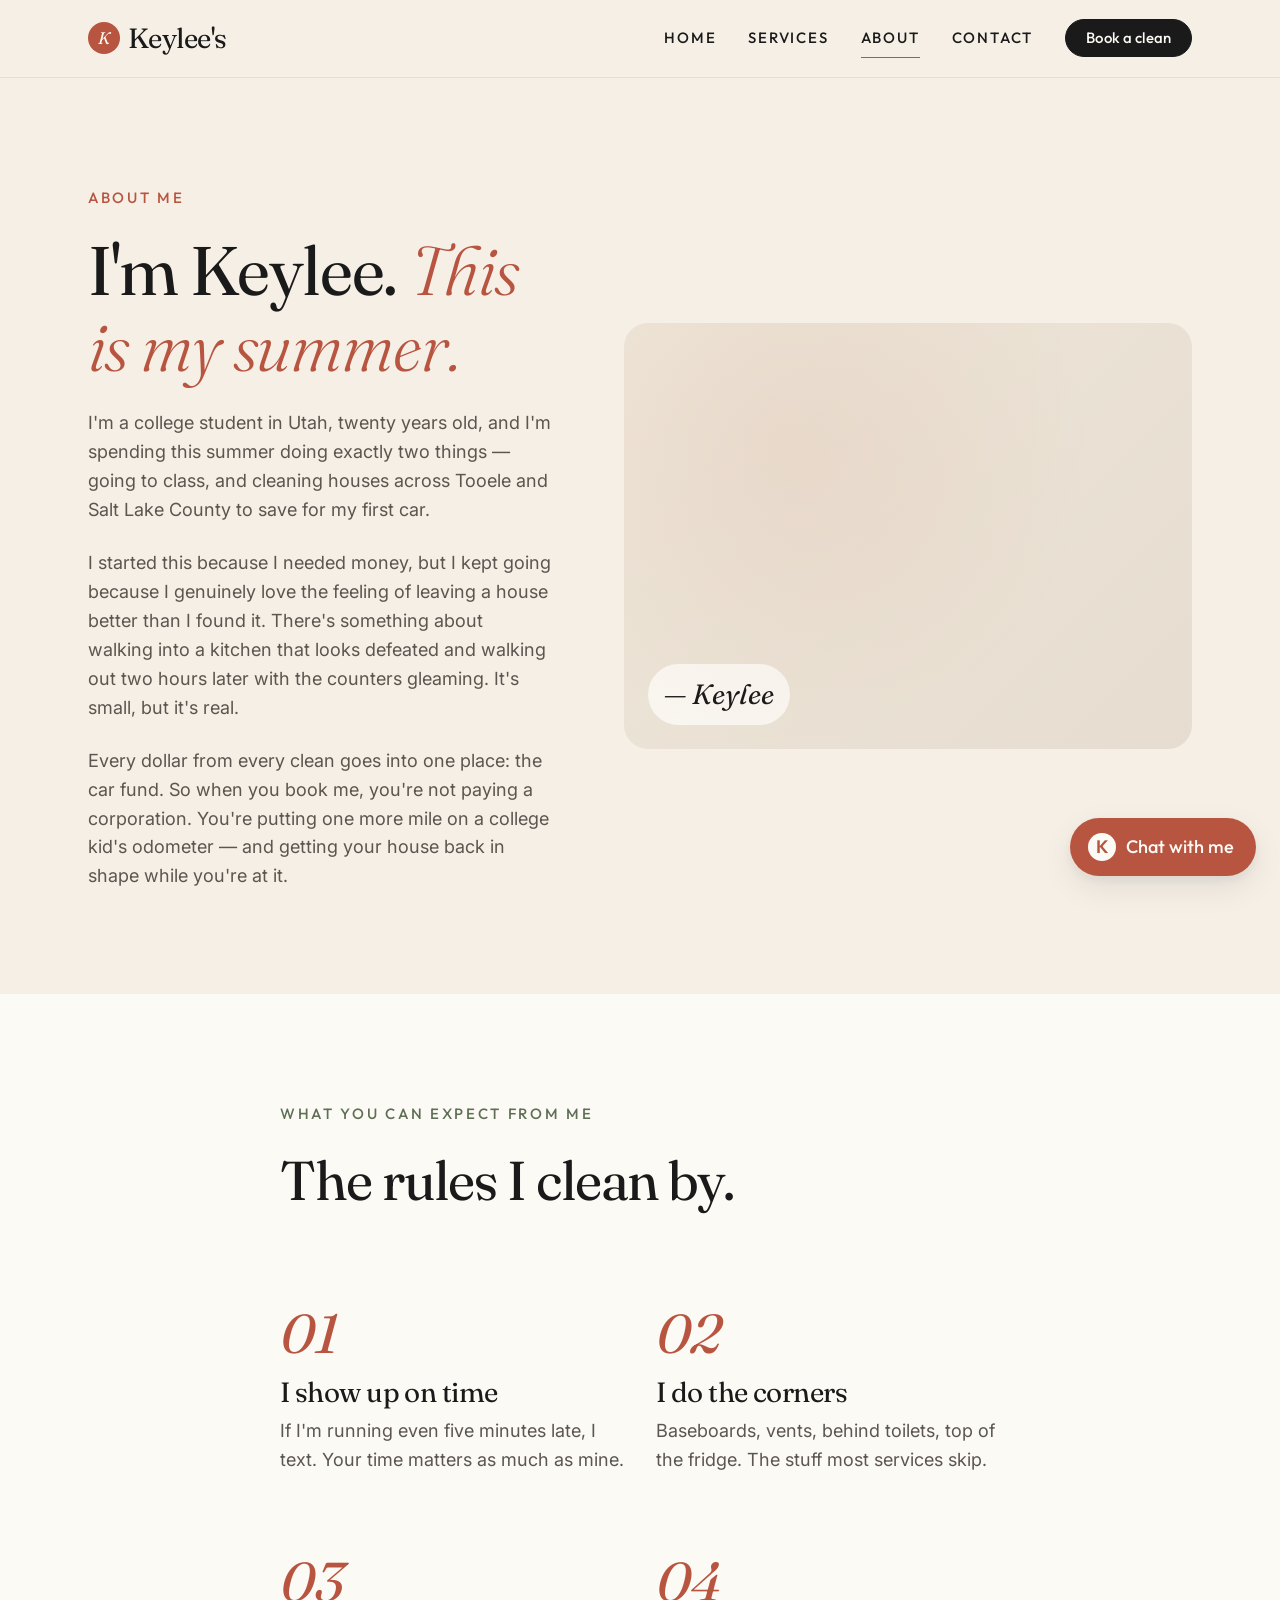
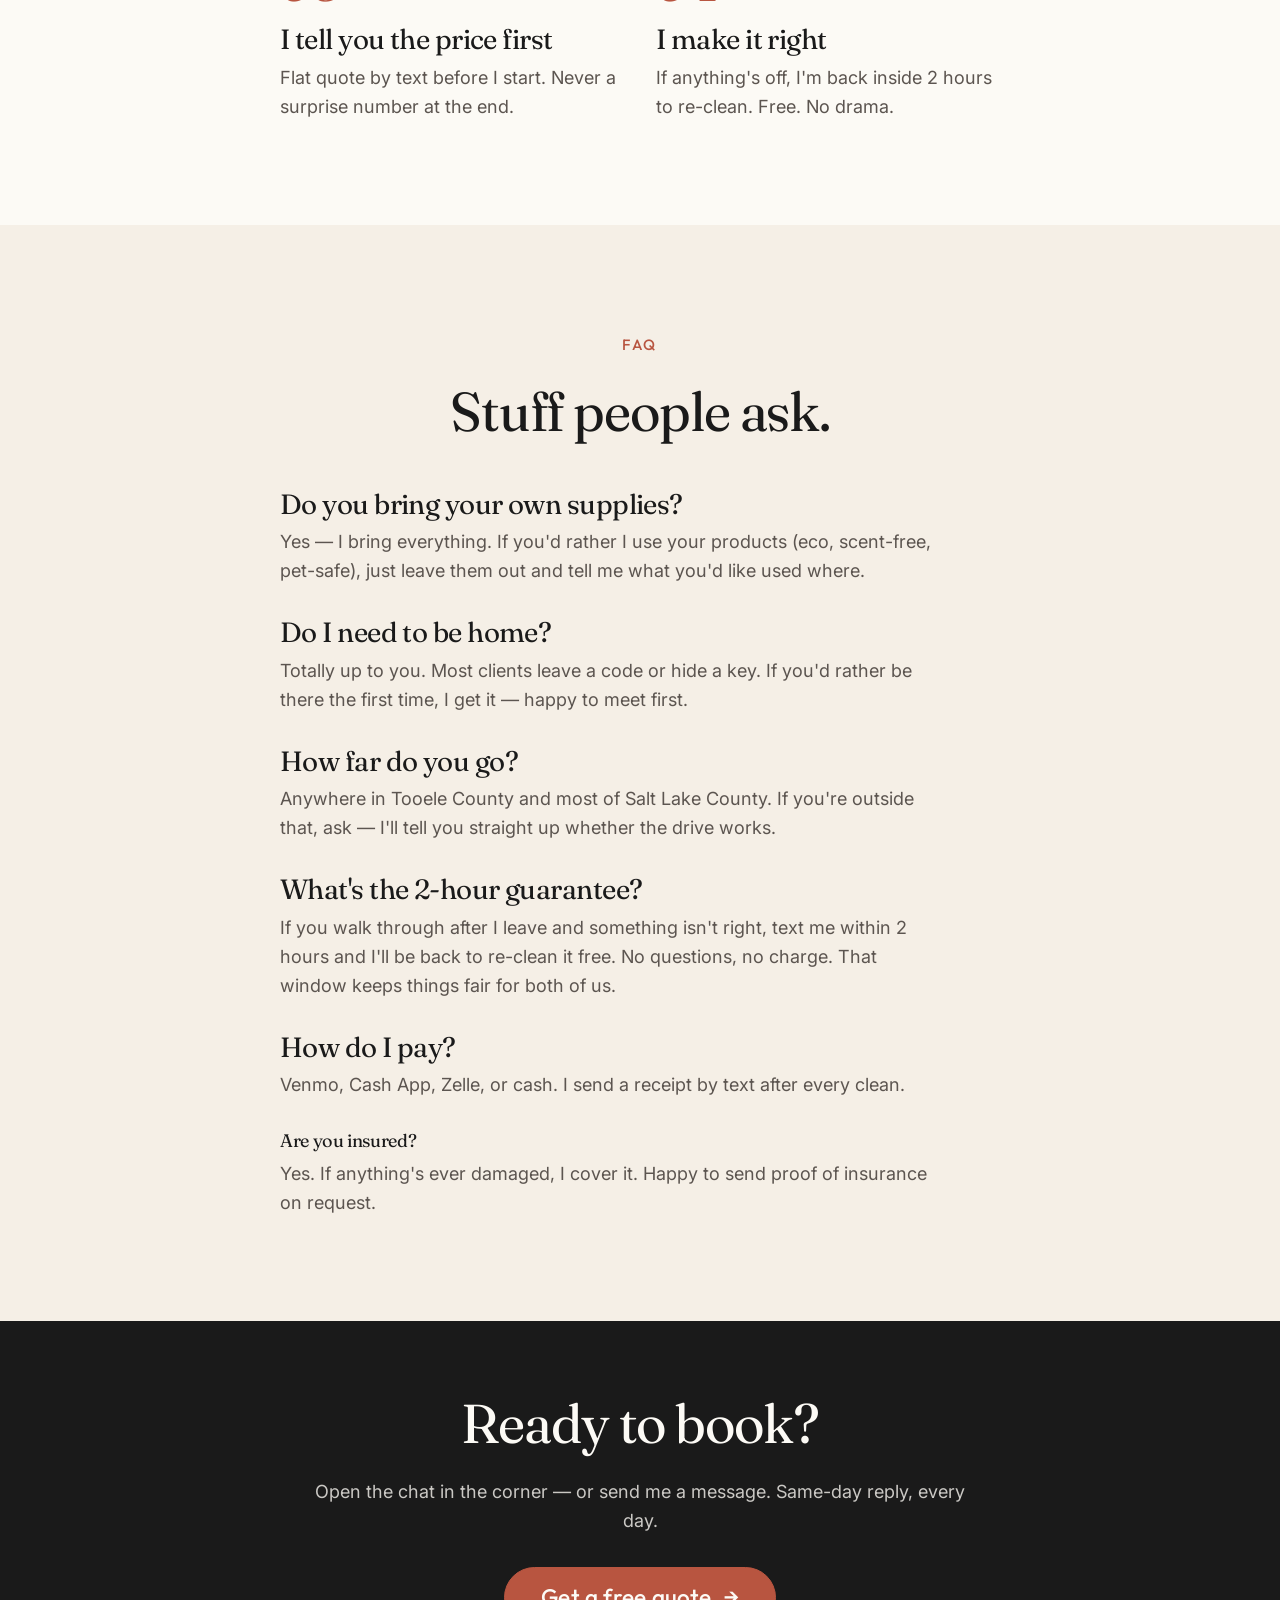
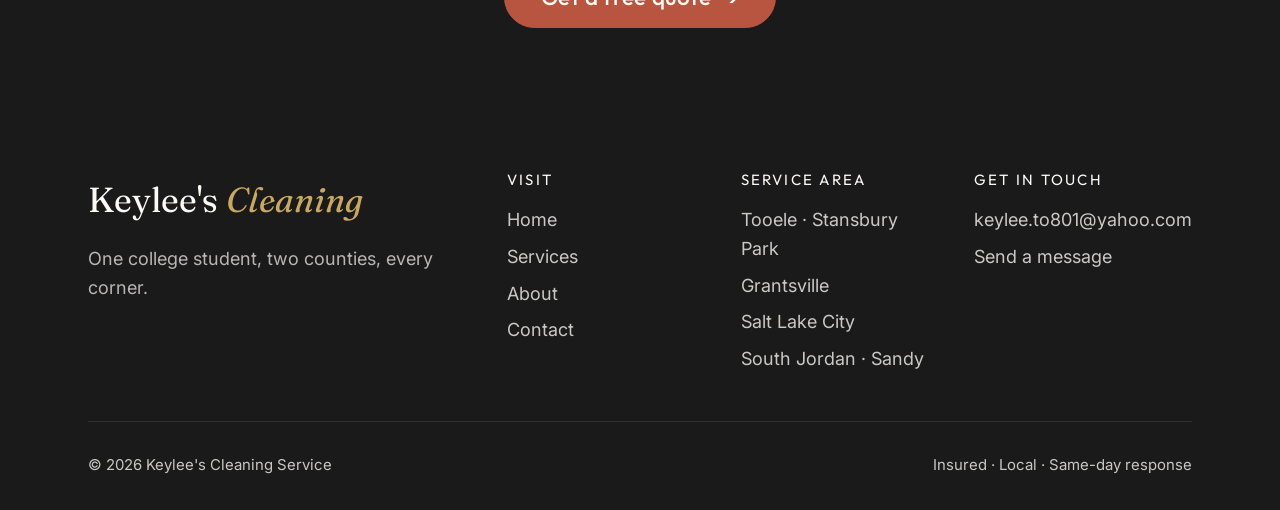
==== about.html @ aeb9a56e "Initial: Keylee's Cleaning Service site - Foxterra-inspired warm editorial design (cream/terracotta/" ====
<!doctype html>
<html lang="en">
<head>
  <meta charset="utf-8">
  <meta name="viewport" content="width=device-width, initial-scale=1">
  <title>About Keylee — Keylee's Cleaning Service</title>
  <meta name="description" content="Meet Keylee — the college student behind Keylee's Cleaning Service. Saving for her first car, one spotless house at a time.">
  <meta name="theme-color" content="#F5EFE6">
  <link rel="icon" href="data:image/svg+xml,%3Csvg xmlns='http://www.w3.org/2000/svg' viewBox='0 0 32 32'%3E%3Ccircle cx='16' cy='16' r='16' fill='%23B85540'/%3E%3Ctext x='16' y='22' font-family='Georgia,serif' font-style='italic' font-size='18' fill='%23FCFAF5' text-anchor='middle'%3EK%3C/text%3E%3C/svg%3E">
  <link rel="preconnect" href="https://fonts.googleapis.com">
  <link rel="preconnect" href="https://fonts.gstatic.com" crossorigin>
  <link href="https://fonts.googleapis.com/css2?family=Fraunces:ital,opsz,wght@0,9..144,300..600;1,9..144,300..600&family=Inter:wght@400;500;600&family=Outfit:wght@400;500;600&display=swap" rel="stylesheet">
  <link rel="stylesheet" href="assets/css/base.css">
  <link rel="stylesheet" href="assets/css/components.css">
</head>
<body>

  <header class="nav">
    <div class="container nav__inner">
      <a href="index.html" class="nav__brand"><span class="nav__brand-mark" aria-hidden="true"></span>Keylee's</a>
      <button class="nav__toggle" aria-label="Toggle menu" aria-expanded="false">
        <span class="nav__toggle-bar"></span><span class="nav__toggle-bar"></span><span class="nav__toggle-bar"></span>
      </button>
      <nav class="nav__links" data-open="false">
        <a class="nav__link" href="index.html">Home</a>
        <a class="nav__link" href="services.html">Services</a>
        <a class="nav__link" href="about.html">About</a>
        <a class="nav__link" href="contact.html">Contact</a>
        <a class="btn btn--ink btn--sm nav__cta" href="contact.html">Book a clean</a>
      </nav>
    </div>
  </header>

  <section class="section">
    <div class="container">
      <div class="story">
        <div>
          <span class="eyebrow">About me</span>
          <h1 style="margin-bottom: var(--space-m);">I'm Keylee. <em class="display-serif" style="color: var(--accent);">This is my summer.</em></h1>
          <p style="margin-bottom: var(--space-m);">I'm a college student in Utah, twenty years old, and I'm spending this summer doing exactly two things — going to class, and cleaning houses across Tooele and Salt Lake County to save for my first car.</p>
          <p style="margin-bottom: var(--space-m);">I started this because I needed money, but I kept going because I genuinely love the feeling of leaving a house better than I found it. There's something about walking into a kitchen that looks defeated and walking out two hours later with the counters gleaming. It's small, but it's real.</p>
          <p>Every dollar from every clean goes into one place: the car fund. So when you book me, you're not paying a corporation. You're putting one more mile on a college kid's odometer — and getting your house back in shape while you're at it.</p>
        </div>
        <div class="story__visual">
          <span class="story__visual-label">— Keylee</span>
        </div>
      </div>
    </div>
  </section>

  <section class="section section--cream">
    <div class="container container--sm">
      <span class="eyebrow eyebrow--sage">What you can expect from me</span>
      <h2 style="margin-bottom: var(--space-xl);">The rules I clean by.</h2>

      <div class="steps">
        <div class="step">
          <h3>I show up on time</h3>
          <p>If I'm running even five minutes late, I text. Your time matters as much as mine.</p>
        </div>
        <div class="step">
          <h3>I do the corners</h3>
          <p>Baseboards, vents, behind toilets, top of the fridge. The stuff most services skip.</p>
        </div>
        <div class="step">
          <h3>I tell you the price first</h3>
          <p>Flat quote by text before I start. Never a surprise number at the end.</p>
        </div>
        <div class="step">
          <h3>I make it right</h3>
          <p>If anything's off, I'm back inside 2 hours to re-clean. Free. No drama.</p>
        </div>
      </div>
    </div>
  </section>

  <section class="section">
    <div class="container container--sm" style="text-align:center;">
      <span class="eyebrow">FAQ</span>
      <h2 style="margin-bottom: var(--space-xl);">Stuff people ask.</h2>
      <div style="text-align:left; display: flex; flex-direction: column; gap: var(--space-l);">
        <div>
          <h3 style="font-size: var(--step-2); margin-bottom: var(--space-2xs);">Do you bring your own supplies?</h3>
          <p>Yes — I bring everything. If you'd rather I use your products (eco, scent-free, pet-safe), just leave them out and tell me what you'd like used where.</p>
        </div>
        <div>
          <h3 style="font-size: var(--step-2); margin-bottom: var(--space-2xs);">Do I need to be home?</h3>
          <p>Totally up to you. Most clients leave a code or hide a key. If you'd rather be there the first time, I get it — happy to meet first.</p>
        </div>
        <div>
          <h3 style="font-size: var(--step-2); margin-bottom: var(--space-2xs);">How far do you go?</h3>
          <p>Anywhere in Tooele County and most of Salt Lake County. If you're outside that, ask — I'll tell you straight up whether the drive works.</p>
        </div>
        <div>
          <h3 style="font-size: var(--step-2); margin-bottom: var(--space-2xs);">What's the 2-hour guarantee?</h3>
          <p>If you walk through after I leave and something isn't right, text me within 2 hours and I'll be back to re-clean it free. No questions, no charge. That window keeps things fair for both of us.</p>
        </div>
        <div>
          <h3 style="font-size: var(--step-2); margin-bottom: var(--space-2xs);">How do I pay?</h3>
          <p>Venmo, Cash App, Zelle, or cash. I send a receipt by text after every clean.</p>
        </div>
        <div>
          <h3 style="font-size: var(--space-2); margin-bottom: var(--space-2xs);">Are you insured?</h3>
          <p>Yes. If anything's ever damaged, I cover it. Happy to send proof of insurance on request.</p>
        </div>
      </div>
    </div>
  </section>

  <section class="section section--ink section--tight">
    <div class="container container--sm" style="text-align:center;">
      <h2 style="margin-bottom: var(--space-m);">Ready to book?</h2>
      <p style="margin-inline:auto; margin-bottom: var(--space-l);">Open the chat in the corner — or send me a message. Same-day reply, every day.</p>
      <a class="btn btn--primary btn--lg btn-arrow" href="contact.html">Get a free quote</a>
    </div>
  </section>

  <footer class="footer">
    <div class="container">
      <div class="footer__grid">
        <div>
          <div class="footer__brand">Keylee's <span class="footer__tag">Cleaning</span></div>
          <p style="color: rgba(252,250,245,0.7);">One college student, two counties, every corner.</p>
        </div>
        <div><h4>Visit</h4><ul><li><a href="index.html">Home</a></li><li><a href="services.html">Services</a></li><li><a href="about.html">About</a></li><li><a href="contact.html">Contact</a></li></ul></div>
        <div><h4>Service Area</h4><ul><li>Tooele · Stansbury Park</li><li>Grantsville</li><li>Salt Lake City</li><li>South Jordan · Sandy</li></ul></div>
        <div><h4>Get in Touch</h4><ul><li><a href="mailto:keylee.to801@yahoo.com">keylee.to801@yahoo.com</a></li><li><a href="contact.html">Send a message</a></li></ul></div>
      </div>
      <div class="footer__bottom">
        <span>© 2026 Keylee's Cleaning Service</span>
        <span>Insured · Local · Same-day response</span>
      </div>
    </div>
  </footer>

  <button class="chat-fab" aria-label="Chat with Keylee" aria-expanded="false" data-open="false">
    <span class="chat-fab__icon" aria-hidden="true">K</span><span>Chat with me</span>
  </button>

  <aside class="chat-panel" data-open="false" aria-label="Chat panel">
    <header class="chat-panel__header">
      <div class="chat-panel__avatar" aria-hidden="true">K</div>
      <div><div class="chat-panel__title">Hi, I'm Keylee</div><div class="chat-panel__status">Replies same day</div></div>
      <button class="chat-panel__close" aria-label="Close chat">×</button>
    </header>
    <div class="chat-panel__body">
      <div class="chat-bubble">Hey! Drop your info and what you need cleaned — I'll text or email you back <strong>today</strong> with a flat quote.</div>
      <form class="chat-form" novalidate>
        <div class="chat-form__group"><label class="chat-form__label" for="cname">Your name</label><input class="chat-form__input" type="text" id="cname" name="name" autocomplete="name" required></div>
        <div class="chat-form__group"><label class="chat-form__label" for="cphone">Phone</label><input class="chat-form__input" type="tel" id="cphone" name="phone" autocomplete="tel" required></div>
        <div class="chat-form__group"><label class="chat-form__label" for="cemail">Email (optional)</label><input class="chat-form__input" type="email" id="cemail" name="email" autocomplete="email"></div>
        <div class="chat-form__group"><label class="chat-form__label" for="cservice">What kind of clean?</label>
          <select class="chat-form__select" id="cservice" name="service" required>
            <option value="Standard clean">Standard clean</option>
            <option value="Deep clean">Deep clean</option>
            <option value="Move-in / move-out">Move-in / move-out</option>
            <option value="Airbnb turnover">Airbnb turnover</option>
            <option value="Not sure yet">Not sure yet</option>
          </select>
        </div>
        <div class="chat-form__group"><label class="chat-form__label" for="cmessage">Tell me about your place</label><textarea class="chat-form__textarea" id="cmessage" name="message" required></textarea></div>
        <button class="btn btn--primary chat-form__submit" type="submit">Send to Keylee</button>
      </form>
    </div>
    <div class="chat-panel__footer">Replies go to <strong>keylee.to801@yahoo.com</strong></div>
  </aside>

  <script src="assets/js/main.js" defer></script>
  <script src="assets/js/chat.js" defer></script>
</body>
</html>
---- assets/css/base.css ----
/* ============================================================
   Keylee's Cleaning Service — Base Stylesheet
   Design language: Foxterra-inspired warm editorial
   ============================================================ */

/* Reset
   ----------------------------------------------------------- */
*, *::before, *::after { box-sizing: border-box; }

html { -webkit-text-size-adjust: 100%; scroll-behavior: smooth; }

body, h1, h2, h3, h4, h5, h6, p, ul, ol, figure, blockquote {
  margin: 0;
}

ul, ol { padding: 0; list-style: none; }

img, picture, video { max-width: 100%; display: block; height: auto; }

button, input, textarea, select {
  font: inherit;
  color: inherit;
}

a { color: inherit; text-decoration: none; }


/* Design tokens
   ----------------------------------------------------------- */
:root {
  /* Color */
  --bg:          #F5EFE6;   /* warm cream — primary background */
  --surface:     #FCFAF5;   /* near-white cream — cards, sections */
  --surface-2:   #EEE6D8;   /* slightly deeper cream — alt sections */
  --ink:         #1A1A1A;   /* near-black — primary text */
  --ink-soft:    #5C5550;   /* warm gray — secondary text */
  --ink-muted:   #8A827A;   /* muted — meta, captions */
  --accent:      #B85540;   /* terracotta — primary CTA */
  --accent-deep: #9A4030;   /* deeper terracotta — hover */
  --sage:        #7A8B70;   /* sage — trust accent */
  --sage-deep:   #5E6F55;   /* deeper sage — hover */
  --gold:        #C9A961;   /* warm gold — highlight */
  --sand:        #E6DDD0;   /* warm border / divider */
  --sand-deep:   #D4C9B6;   /* stronger divider */

  /* Type */
  --font-display: 'Fraunces', 'Cormorant Garamond', Georgia, serif;
  --font-body:    'Inter', -apple-system, BlinkMacSystemFont, 'Segoe UI', Roboto, sans-serif;
  --font-ui:      'Outfit', 'Inter', -apple-system, sans-serif;

  /* Sizing — fluid */
  --step--1: clamp(0.83rem, 0.79rem + 0.18vw, 0.94rem);
  --step-0:  clamp(1.00rem, 0.95rem + 0.27vw, 1.13rem);
  --step-1:  clamp(1.20rem, 1.13rem + 0.36vw, 1.41rem);
  --step-2:  clamp(1.44rem, 1.34rem + 0.50vw, 1.76rem);
  --step-3:  clamp(1.73rem, 1.58rem + 0.74vw, 2.20rem);
  --step-4:  clamp(2.07rem, 1.86rem + 1.07vw, 2.75rem);
  --step-5:  clamp(2.49rem, 2.18rem + 1.55vw, 3.43rem);
  --step-6:  clamp(2.99rem, 2.55rem + 2.21vw, 4.29rem);
  --step-7:  clamp(3.58rem, 2.97rem + 3.10vw, 5.36rem);

  /* Spacing */
  --space-3xs: 0.25rem;
  --space-2xs: 0.5rem;
  --space-xs:  0.75rem;
  --space-s:   1rem;
  --space-m:   1.5rem;
  --space-l:   2rem;
  --space-xl:  3rem;
  --space-2xl: 4.5rem;
  --space-3xl: 6.5rem;

  /* Layout */
  --container:    72rem;
  --container-sm: 48rem;
  --radius-s:     6px;
  --radius-m:     12px;
  --radius-l:     24px;
  --radius-pill:  999px;

  /* Motion */
  --ease:   cubic-bezier(0.16, 1, 0.3, 1);
  --dur:    280ms;

  /* Shadow */
  --shadow-s: 0 1px 2px rgba(26, 26, 26, 0.04), 0 2px 8px rgba(26, 26, 26, 0.04);
  --shadow-m: 0 4px 12px rgba(26, 26, 26, 0.06), 0 12px 32px rgba(26, 26, 26, 0.08);
  --shadow-l: 0 12px 32px rgba(26, 26, 26, 0.10), 0 32px 64px rgba(26, 26, 26, 0.12);
}


/* Typography
   ----------------------------------------------------------- */
body {
  font-family: var(--font-body);
  font-size: var(--step-0);
  line-height: 1.6;
  color: var(--ink);
  background: var(--bg);
  -webkit-font-smoothing: antialiased;
  -moz-osx-font-smoothing: grayscale;
  text-rendering: optimizeLegibility;
}

h1, h2, h3, h4 {
  font-family: var(--font-display);
  font-weight: 400;
  line-height: 1.1;
  letter-spacing: -0.02em;
  color: var(--ink);
}

h1 { font-size: var(--step-6); }
h2 { font-size: var(--step-5); }
h3 { font-size: var(--step-3); }
h4 { font-size: var(--step-2); }

p { color: var(--ink-soft); max-width: 60ch; }

.eyebrow {
  font-family: var(--font-ui);
  font-size: var(--step--1);
  text-transform: uppercase;
  letter-spacing: 0.18em;
  font-weight: 500;
  color: var(--accent);
  display: inline-block;
  margin-bottom: var(--space-m);
}

.eyebrow--sage { color: var(--sage-deep); }

.display-serif {
  font-family: var(--font-display);
  font-style: italic;
  font-weight: 300;
  letter-spacing: -0.01em;
}


/* Accessibility — focus + motion
   ----------------------------------------------------------- */
:focus-visible {
  outline: 2px solid var(--accent);
  outline-offset: 3px;
  border-radius: var(--radius-s);
}

@media (prefers-reduced-motion: reduce) {
  *, *::before, *::after {
    animation-duration: 0.01ms !important;
    animation-iteration-count: 1 !important;
    transition-duration: 0.01ms !important;
    scroll-behavior: auto !important;
  }
}


/* Layout primitives
   ----------------------------------------------------------- */
.container {
  width: 100%;
  max-width: var(--container);
  margin-inline: auto;
  padding-inline: var(--space-m);
}

.container--sm { max-width: var(--container-sm); }

.section {
  padding-block: var(--space-3xl);
}

.section--tight { padding-block: var(--space-2xl); }

.section--cream { background: var(--surface); }
.section--sand  { background: var(--surface-2); }
.section--ink   { background: var(--ink); color: var(--surface); }
.section--ink h1, .section--ink h2, .section--ink h3 { color: var(--surface); }
.section--ink p  { color: rgba(252, 250, 245, 0.78); }
---- assets/css/components.css ----
/* ============================================================
   Components — buttons, nav, cards, hero, chat widget
   ============================================================ */

/* Buttons
   ----------------------------------------------------------- */
.btn {
  display: inline-flex;
  align-items: center;
  justify-content: center;
  gap: var(--space-2xs);
  font-family: var(--font-ui);
  font-size: var(--step-0);
  font-weight: 500;
  letter-spacing: 0.01em;
  padding: 0.95rem 1.75rem;
  border-radius: var(--radius-pill);
  border: 1.5px solid transparent;
  cursor: pointer;
  transition: transform var(--dur) var(--ease),
              background var(--dur) var(--ease),
              color var(--dur) var(--ease),
              border-color var(--dur) var(--ease);
  text-align: center;
  line-height: 1;
  white-space: nowrap;
}

.btn--primary {
  background: var(--accent);
  color: var(--surface);
  border-color: var(--accent);
}
.btn--primary:hover {
  background: var(--accent-deep);
  border-color: var(--accent-deep);
  transform: translateY(-1px);
}

.btn--ink {
  background: var(--ink);
  color: var(--surface);
  border-color: var(--ink);
}
.btn--ink:hover {
  background: var(--accent);
  border-color: var(--accent);
  transform: translateY(-1px);
}

.btn--ghost {
  background: transparent;
  color: var(--ink);
  border-color: var(--ink);
}
.btn--ghost:hover {
  background: var(--ink);
  color: var(--surface);
}

.btn--ghost-light {
  background: transparent;
  color: var(--surface);
  border-color: rgba(252, 250, 245, 0.4);
}
.btn--ghost-light:hover {
  background: var(--surface);
  color: var(--ink);
}

.btn--sm { padding: 0.65rem 1.25rem; font-size: var(--step--1); }
.btn--lg { padding: 1.15rem 2.25rem; font-size: var(--step-1); }

.btn-arrow::after {
  content: '→';
  display: inline-block;
  margin-left: 0.25rem;
  transition: transform var(--dur) var(--ease);
}
.btn-arrow:hover::after { transform: translateX(4px); }


/* Navigation
   ----------------------------------------------------------- */
.nav {
  position: sticky;
  top: 0;
  z-index: 50;
  background: rgba(245, 239, 230, 0.92);
  backdrop-filter: saturate(180%) blur(12px);
  -webkit-backdrop-filter: saturate(180%) blur(12px);
  border-bottom: 1px solid var(--sand);
}

.nav__inner {
  display: flex;
  align-items: center;
  justify-content: space-between;
  padding-block: var(--space-s);
  gap: var(--space-m);
}

.nav__brand {
  font-family: var(--font-display);
  font-size: var(--step-2);
  font-weight: 400;
  letter-spacing: -0.02em;
  color: var(--ink);
  display: flex;
  align-items: center;
  gap: 0.5rem;
}

.nav__brand-mark {
  display: inline-block;
  width: 32px;
  height: 32px;
  background: var(--accent);
  border-radius: var(--radius-pill);
  position: relative;
}
.nav__brand-mark::after {
  content: 'K';
  position: absolute;
  inset: 0;
  display: flex;
  align-items: center;
  justify-content: center;
  font-family: var(--font-display);
  color: var(--surface);
  font-size: 1.05rem;
  font-style: italic;
}

.nav__links {
  display: flex;
  gap: var(--space-l);
  align-items: center;
}

.nav__link {
  font-family: var(--font-ui);
  font-size: var(--step--1);
  text-transform: uppercase;
  letter-spacing: 0.12em;
  font-weight: 500;
  color: var(--ink);
  position: relative;
  padding-block: 0.5rem;
}
.nav__link::after {
  content: '';
  position: absolute;
  left: 0; right: 0; bottom: 0;
  height: 1px;
  background: var(--accent);
  transform: scaleX(0);
  transform-origin: right;
  transition: transform var(--dur) var(--ease);
}
.nav__link:hover::after,
.nav__link[aria-current="page"]::after {
  transform: scaleX(1);
  transform-origin: left;
}

.nav__toggle {
  display: none;
  background: transparent;
  border: none;
  padding: var(--space-2xs);
  cursor: pointer;
}
.nav__toggle-bar {
  display: block;
  width: 24px; height: 2px;
  background: var(--ink);
  margin: 5px 0;
  transition: transform var(--dur) var(--ease), opacity var(--dur) var(--ease);
}

@media (max-width: 860px) {
  .nav__toggle { display: block; }
  .nav__links {
    position: absolute;
    inset: 100% 0 auto 0;
    flex-direction: column;
    background: var(--surface);
    padding: var(--space-l);
    gap: var(--space-m);
    border-bottom: 1px solid var(--sand);
    transform: translateY(-12px);
    opacity: 0;
    pointer-events: none;
    transition: opacity var(--dur) var(--ease), transform var(--dur) var(--ease);
  }
  .nav__links[data-open="true"] {
    opacity: 1;
    transform: translateY(0);
    pointer-events: auto;
  }
  .nav__cta { width: 100%; }
}


/* Hero
   ----------------------------------------------------------- */
.hero {
  position: relative;
  padding-block: var(--space-3xl) var(--space-2xl);
  overflow: hidden;
}

.hero__inner {
  display: grid;
  grid-template-columns: minmax(0, 1.1fr) minmax(0, 0.9fr);
  gap: var(--space-2xl);
  align-items: center;
}

@media (max-width: 860px) {
  .hero__inner { grid-template-columns: 1fr; gap: var(--space-xl); }
}

.hero__headline {
  font-size: var(--step-7);
  line-height: 1.02;
  letter-spacing: -0.03em;
  margin-bottom: var(--space-l);
}

.hero__headline em {
  font-style: italic;
  font-weight: 300;
  color: var(--accent);
}

.hero__sub {
  font-size: var(--step-1);
  color: var(--ink-soft);
  max-width: 38ch;
  margin-bottom: var(--space-xl);
}

.hero__actions {
  display: flex;
  gap: var(--space-s);
  flex-wrap: wrap;
}

.hero__trust {
  margin-top: var(--space-xl);
  display: flex;
  gap: var(--space-l);
  font-family: var(--font-ui);
  font-size: var(--step--1);
  color: var(--ink-muted);
  flex-wrap: wrap;
}
.hero__trust span::before {
  content: '✓';
  color: var(--sage-deep);
  margin-right: 0.4rem;
  font-weight: 600;
}

.hero__visual {
  position: relative;
  aspect-ratio: 4 / 5;
  border-radius: var(--radius-l);
  overflow: hidden;
  background: linear-gradient(135deg, var(--sand) 0%, var(--surface-2) 100%);
  box-shadow: var(--shadow-l);
}

.hero__visual-art {
  position: absolute;
  inset: 0;
  display: grid;
  place-items: center;
  padding: var(--space-xl);
  text-align: center;
}

.hero__visual-svg {
  width: 70%;
  height: auto;
  opacity: 0.9;
}

.hero__quote {
  position: absolute;
  bottom: var(--space-l);
  left: var(--space-l);
  right: var(--space-l);
  background: rgba(252, 250, 245, 0.96);
  backdrop-filter: blur(8px);
  padding: var(--space-m);
  border-radius: var(--radius-m);
  border: 1px solid var(--sand);
  font-family: var(--font-display);
  font-style: italic;
  font-size: var(--step-1);
  line-height: 1.4;
  color: var(--ink);
}
.hero__quote-cite {
  display: block;
  margin-top: var(--space-2xs);
  font-family: var(--font-ui);
  font-style: normal;
  font-size: var(--step--1);
  color: var(--ink-muted);
  letter-spacing: 0.08em;
  text-transform: uppercase;
}


/* Section header
   ----------------------------------------------------------- */
.section-header {
  text-align: center;
  max-width: 42rem;
  margin: 0 auto var(--space-2xl);
}
.section-header p {
  margin-inline: auto;
  margin-top: var(--space-m);
}


/* Service cards
   ----------------------------------------------------------- */
.services-grid {
  display: grid;
  grid-template-columns: repeat(auto-fit, minmax(260px, 1fr));
  gap: var(--space-m);
}

.service-card {
  background: var(--surface);
  border: 1px solid var(--sand);
  border-radius: var(--radius-m);
  padding: var(--space-xl);
  transition: transform var(--dur) var(--ease),
              box-shadow var(--dur) var(--ease),
              border-color var(--dur) var(--ease);
  display: flex;
  flex-direction: column;
  gap: var(--space-s);
}
.service-card:hover {
  transform: translateY(-4px);
  box-shadow: var(--shadow-m);
  border-color: var(--accent);
}

.service-card__icon {
  width: 48px;
  height: 48px;
  border-radius: var(--radius-pill);
  background: var(--surface-2);
  color: var(--accent);
  display: grid;
  place-items: center;
  margin-bottom: var(--space-2xs);
}

.service-card__title {
  font-family: var(--font-display);
  font-size: var(--step-2);
  font-weight: 400;
}

.service-card__price {
  font-family: var(--font-ui);
  font-size: var(--step--1);
  color: var(--accent);
  letter-spacing: 0.05em;
  font-weight: 500;
}

.service-card__list {
  margin-top: var(--space-s);
  display: flex;
  flex-direction: column;
  gap: var(--space-2xs);
}
.service-card__list li {
  position: relative;
  padding-left: 1.25rem;
  font-size: var(--step--1);
  color: var(--ink-soft);
}
.service-card__list li::before {
  content: '';
  position: absolute;
  left: 0; top: 0.55em;
  width: 6px; height: 6px;
  border-radius: 50%;
  background: var(--sage);
}


/* Pillar / story rows
   ----------------------------------------------------------- */
.story {
  display: grid;
  grid-template-columns: minmax(0, 0.9fr) minmax(0, 1.1fr);
  gap: var(--space-2xl);
  align-items: center;
}
@media (max-width: 860px) {
  .story { grid-template-columns: 1fr; gap: var(--space-xl); }
}

.story--reverse > :first-child { order: 2; }
@media (max-width: 860px) { .story--reverse > :first-child { order: 0; } }

.story__visual {
  aspect-ratio: 4 / 3;
  background: linear-gradient(135deg, var(--surface-2), var(--sand));
  border-radius: var(--radius-l);
  position: relative;
  overflow: hidden;
}
.story__visual::after {
  content: '';
  position: absolute;
  inset: 0;
  background: radial-gradient(circle at 30% 30%, rgba(184, 85, 64, 0.08), transparent 60%);
}

.story__visual-label {
  position: absolute;
  bottom: var(--space-m);
  left: var(--space-m);
  font-family: var(--font-display);
  font-style: italic;
  font-size: var(--step-2);
  color: var(--ink);
  background: rgba(252, 250, 245, 0.85);
  padding: 0.5rem 1rem;
  border-radius: var(--radius-pill);
}


/* Guarantee panel
   ----------------------------------------------------------- */
.guarantee {
  background: var(--ink);
  color: var(--surface);
  border-radius: var(--radius-l);
  padding: var(--space-2xl);
  text-align: center;
  position: relative;
  overflow: hidden;
}
.guarantee::before {
  content: '';
  position: absolute;
  top: -50%;
  right: -20%;
  width: 60%;
  height: 200%;
  background: radial-gradient(ellipse, rgba(184, 85, 64, 0.25), transparent 60%);
  pointer-events: none;
}
.guarantee__seal {
  font-family: var(--font-ui);
  font-size: var(--step--1);
  text-transform: uppercase;
  letter-spacing: 0.2em;
  color: var(--gold);
  margin-bottom: var(--space-s);
}
.guarantee h2 { color: var(--surface); margin-bottom: var(--space-m); }
.guarantee p { color: rgba(252, 250, 245, 0.82); margin-inline: auto; max-width: 50ch; }
.guarantee .btn { margin-top: var(--space-l); }


/* Steps / process
   ----------------------------------------------------------- */
.steps {
  display: grid;
  grid-template-columns: repeat(auto-fit, minmax(220px, 1fr));
  gap: var(--space-l);
  counter-reset: step;
}
.step {
  position: relative;
  padding-top: var(--space-xl);
}
.step::before {
  counter-increment: step;
  content: '0' counter(step);
  font-family: var(--font-display);
  font-style: italic;
  font-size: var(--step-5);
  color: var(--accent);
  display: block;
  margin-bottom: var(--space-s);
  line-height: 1;
}
.step h3 {
  font-size: var(--step-2);
  margin-bottom: var(--space-2xs);
}
.step p { font-size: var(--step-0); }


/* Testimonial
   ----------------------------------------------------------- */
.testimonial {
  background: var(--surface);
  border: 1px solid var(--sand);
  border-radius: var(--radius-l);
  padding: var(--space-2xl);
  position: relative;
}
.testimonial__quote {
  font-family: var(--font-display);
  font-style: italic;
  font-size: var(--step-3);
  line-height: 1.35;
  color: var(--ink);
  margin-bottom: var(--space-m);
  max-width: none;
}
.testimonial__quote::before {
  content: '"';
  font-size: var(--step-6);
  color: var(--accent);
  line-height: 0;
  vertical-align: -0.4em;
  margin-right: 0.1em;
}
.testimonial__cite {
  font-family: var(--font-ui);
  font-size: var(--step--1);
  letter-spacing: 0.12em;
  text-transform: uppercase;
  color: var(--ink-muted);
}


/* Forms
   ----------------------------------------------------------- */
.form {
  display: flex;
  flex-direction: column;
  gap: var(--space-m);
}
.form__row {
  display: grid;
  grid-template-columns: 1fr 1fr;
  gap: var(--space-m);
}
@media (max-width: 540px) {
  .form__row { grid-template-columns: 1fr; }
}
.form__field { display: flex; flex-direction: column; gap: var(--space-3xs); }
.form__label {
  font-family: var(--font-ui);
  font-size: var(--step--1);
  letter-spacing: 0.08em;
  text-transform: uppercase;
  font-weight: 500;
  color: var(--ink);
}
.form__input,
.form__textarea,
.form__select {
  font-family: var(--font-body);
  font-size: var(--step-0);
  padding: 0.85rem 1rem;
  background: var(--surface);
  border: 1px solid var(--sand-deep);
  border-radius: var(--radius-s);
  color: var(--ink);
  transition: border-color var(--dur) var(--ease), box-shadow var(--dur) var(--ease);
}
.form__input:focus,
.form__textarea:focus,
.form__select:focus {
  outline: none;
  border-color: var(--accent);
  box-shadow: 0 0 0 3px rgba(184, 85, 64, 0.15);
}
.form__textarea { resize: vertical; min-height: 120px; }


/* Footer
   ----------------------------------------------------------- */
.footer {
  background: var(--ink);
  color: rgba(252, 250, 245, 0.78);
  padding-block: var(--space-2xl) var(--space-l);
}
.footer__grid {
  display: grid;
  grid-template-columns: 2fr 1fr 1fr 1fr;
  gap: var(--space-xl);
  margin-bottom: var(--space-xl);
}
@media (max-width: 700px) {
  .footer__grid { grid-template-columns: 1fr 1fr; }
}
@media (max-width: 480px) {
  .footer__grid { grid-template-columns: 1fr; }
}
.footer__brand {
  font-family: var(--font-display);
  font-size: var(--step-3);
  color: var(--surface);
  margin-bottom: var(--space-s);
}
.footer__tag {
  font-family: var(--font-display);
  font-style: italic;
  color: var(--gold);
}
.footer h4 {
  color: var(--surface);
  font-family: var(--font-ui);
  font-size: var(--step--1);
  letter-spacing: 0.15em;
  text-transform: uppercase;
  margin-bottom: var(--space-s);
}
.footer ul { display: flex; flex-direction: column; gap: var(--space-2xs); }
.footer a:hover { color: var(--gold); }
.footer__bottom {
  border-top: 1px solid rgba(252, 250, 245, 0.1);
  padding-top: var(--space-l);
  display: flex;
  justify-content: space-between;
  flex-wrap: wrap;
  gap: var(--space-s);
  font-size: var(--step--1);
}


/* Chat widget — floating
   ----------------------------------------------------------- */
.chat-fab {
  position: fixed;
  bottom: 1.5rem;
  right: 1.5rem;
  z-index: 100;
  background: var(--accent);
  color: var(--surface);
  border: none;
  border-radius: var(--radius-pill);
  padding: 0.9rem 1.4rem 0.9rem 1.1rem;
  font-family: var(--font-ui);
  font-size: var(--step-0);
  font-weight: 500;
  cursor: pointer;
  display: flex;
  align-items: center;
  gap: 0.6rem;
  box-shadow: var(--shadow-m);
  transition: transform var(--dur) var(--ease), background var(--dur) var(--ease);
}
.chat-fab:hover { background: var(--accent-deep); transform: translateY(-2px); }
.chat-fab[data-open="true"] { transform: scale(0); }
.chat-fab__icon {
  width: 28px; height: 28px;
  background: var(--surface);
  color: var(--accent);
  border-radius: var(--radius-pill);
  display: grid;
  place-items: center;
  font-weight: 600;
}

.chat-panel {
  position: fixed;
  bottom: 1.5rem;
  right: 1.5rem;
  z-index: 100;
  width: min(380px, calc(100vw - 2rem));
  max-height: min(640px, calc(100vh - 3rem));
  background: var(--surface);
  border: 1px solid var(--sand);
  border-radius: var(--radius-l);
  box-shadow: var(--shadow-l);
  display: flex;
  flex-direction: column;
  transform: translateY(20px) scale(0.96);
  opacity: 0;
  pointer-events: none;
  transition: transform var(--dur) var(--ease), opacity var(--dur) var(--ease);
  overflow: hidden;
}
.chat-panel[data-open="true"] {
  transform: translateY(0) scale(1);
  opacity: 1;
  pointer-events: auto;
}

.chat-panel__header {
  background: var(--ink);
  color: var(--surface);
  padding: var(--space-m);
  display: flex;
  align-items: center;
  gap: var(--space-s);
  position: relative;
}
.chat-panel__avatar {
  width: 44px; height: 44px;
  border-radius: var(--radius-pill);
  background: var(--accent);
  display: grid;
  place-items: center;
  font-family: var(--font-display);
  font-style: italic;
  font-size: 1.4rem;
  color: var(--surface);
}
.chat-panel__title {
  font-family: var(--font-display);
  font-size: var(--step-1);
  line-height: 1.2;
}
.chat-panel__status {
  font-family: var(--font-ui);
  font-size: 0.78rem;
  color: rgba(252, 250, 245, 0.7);
  letter-spacing: 0.05em;
  display: flex;
  align-items: center;
  gap: 0.35rem;
}
.chat-panel__status::before {
  content: '';
  width: 8px; height: 8px;
  border-radius: 50%;
  background: #7BC97F;
}
.chat-panel__close {
  position: absolute;
  top: var(--space-s);
  right: var(--space-s);
  background: transparent;
  border: none;
  color: var(--surface);
  font-size: 1.5rem;
  cursor: pointer;
  width: 32px; height: 32px;
  display: grid;
  place-items: center;
  border-radius: var(--radius-pill);
  transition: background var(--dur) var(--ease);
}
.chat-panel__close:hover { background: rgba(252, 250, 245, 0.1); }

.chat-panel__body {
  padding: var(--space-m);
  overflow-y: auto;
  flex: 1;
}

.chat-bubble {
  background: var(--surface-2);
  border-radius: var(--radius-m);
  padding: var(--space-s) var(--space-m);
  font-size: var(--step-0);
  color: var(--ink);
  line-height: 1.5;
  margin-bottom: var(--space-s);
  max-width: 85%;
}
.chat-bubble strong { color: var(--accent); }

.chat-form {
  display: flex;
  flex-direction: column;
  gap: var(--space-s);
}
.chat-form__group { display: flex; flex-direction: column; gap: 0.25rem; }
.chat-form__label {
  font-family: var(--font-ui);
  font-size: 0.72rem;
  letter-spacing: 0.1em;
  text-transform: uppercase;
  color: var(--ink-muted);
}
.chat-form__input,
.chat-form__textarea,
.chat-form__select {
  font-family: var(--font-body);
  font-size: var(--step--1);
  padding: 0.6rem 0.8rem;
  background: var(--bg);
  border: 1px solid var(--sand-deep);
  border-radius: var(--radius-s);
  color: var(--ink);
  width: 100%;
}
.chat-form__textarea { resize: vertical; min-height: 70px; }
.chat-form__input:focus,
.chat-form__textarea:focus,
.chat-form__select:focus {
  outline: none;
  border-color: var(--accent);
}
.chat-form__submit {
  margin-top: var(--space-2xs);
  width: 100%;
}

.chat-panel__footer {
  padding: 0.75rem var(--space-m);
  border-top: 1px solid var(--sand);
  font-family: var(--font-ui);
  font-size: 0.72rem;
  color: var(--ink-muted);
  text-align: center;
  letter-spacing: 0.05em;
}
.chat-panel__footer strong { color: var(--accent); font-weight: 500; }

@media (max-width: 480px) {
  .chat-fab { bottom: 1rem; right: 1rem; padding: 0.75rem 1.1rem; }
  .chat-panel { bottom: 1rem; right: 1rem; left: 1rem; width: auto; }
}
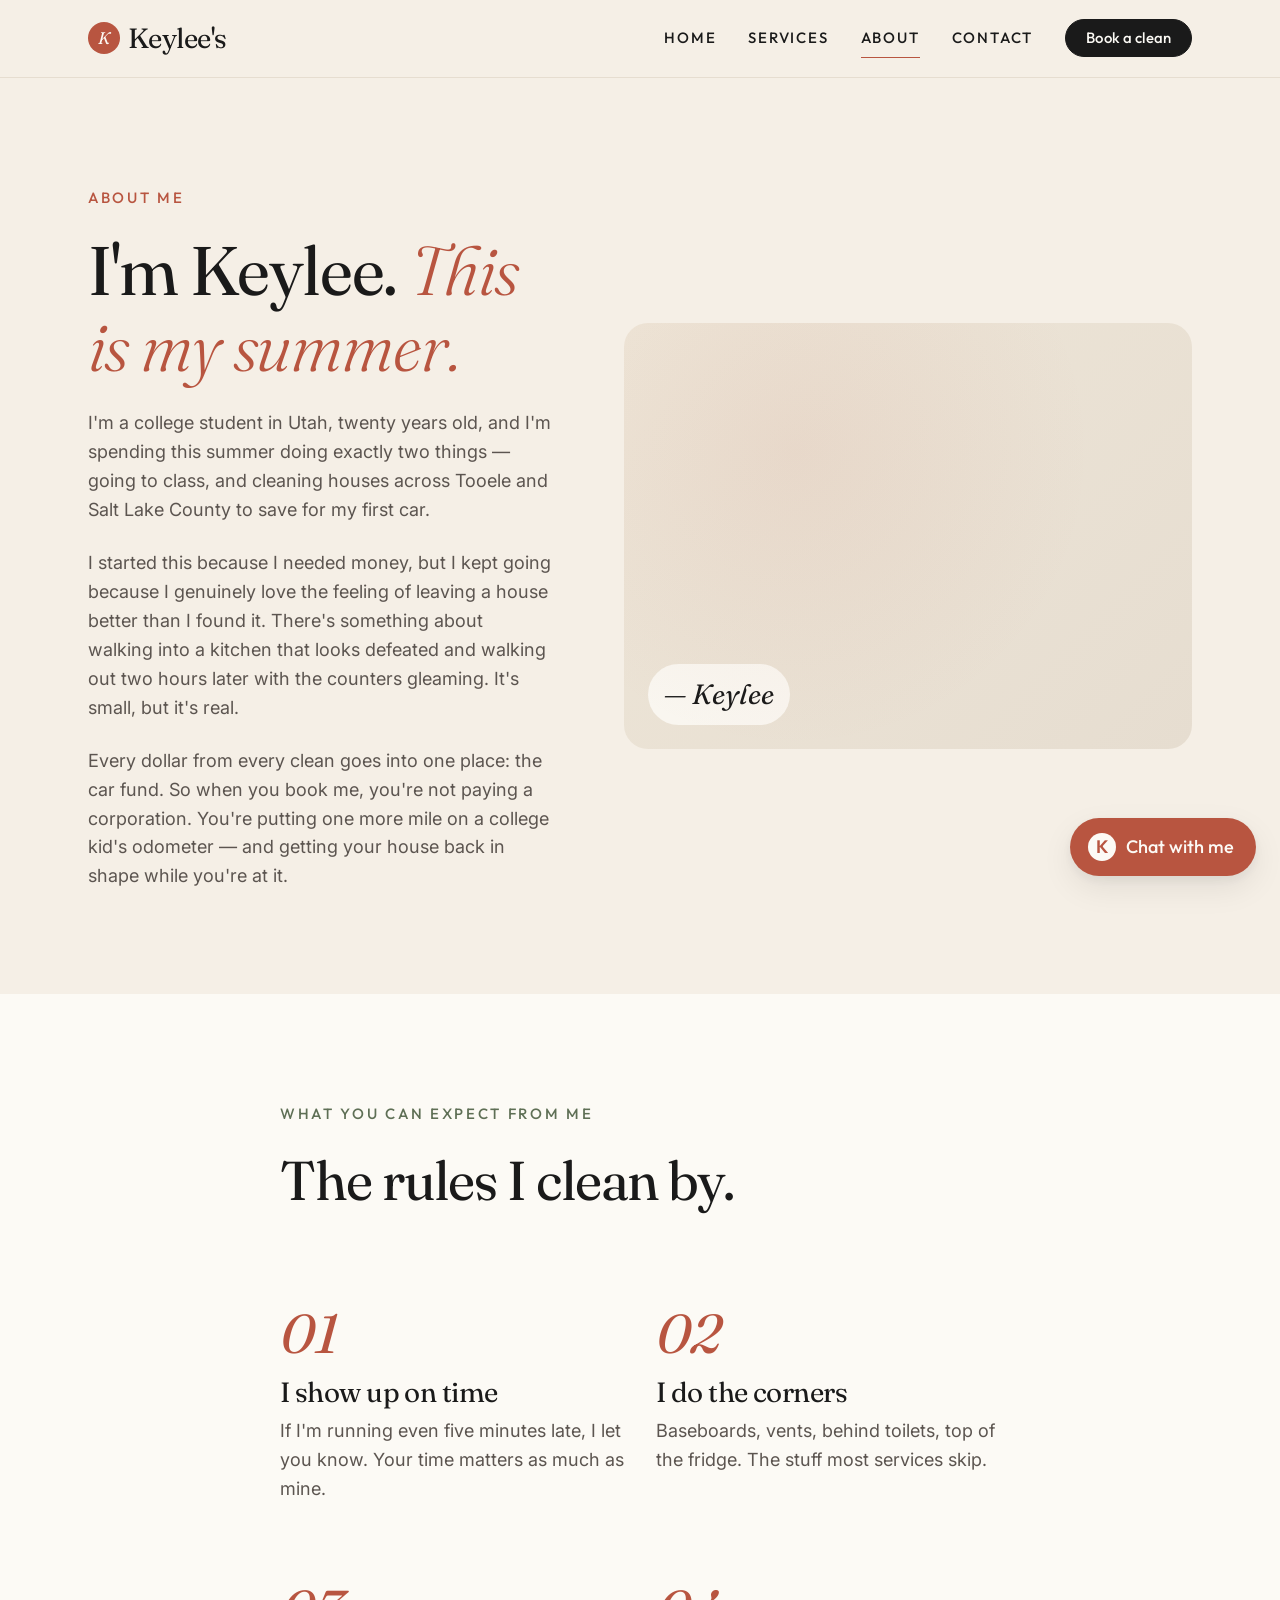
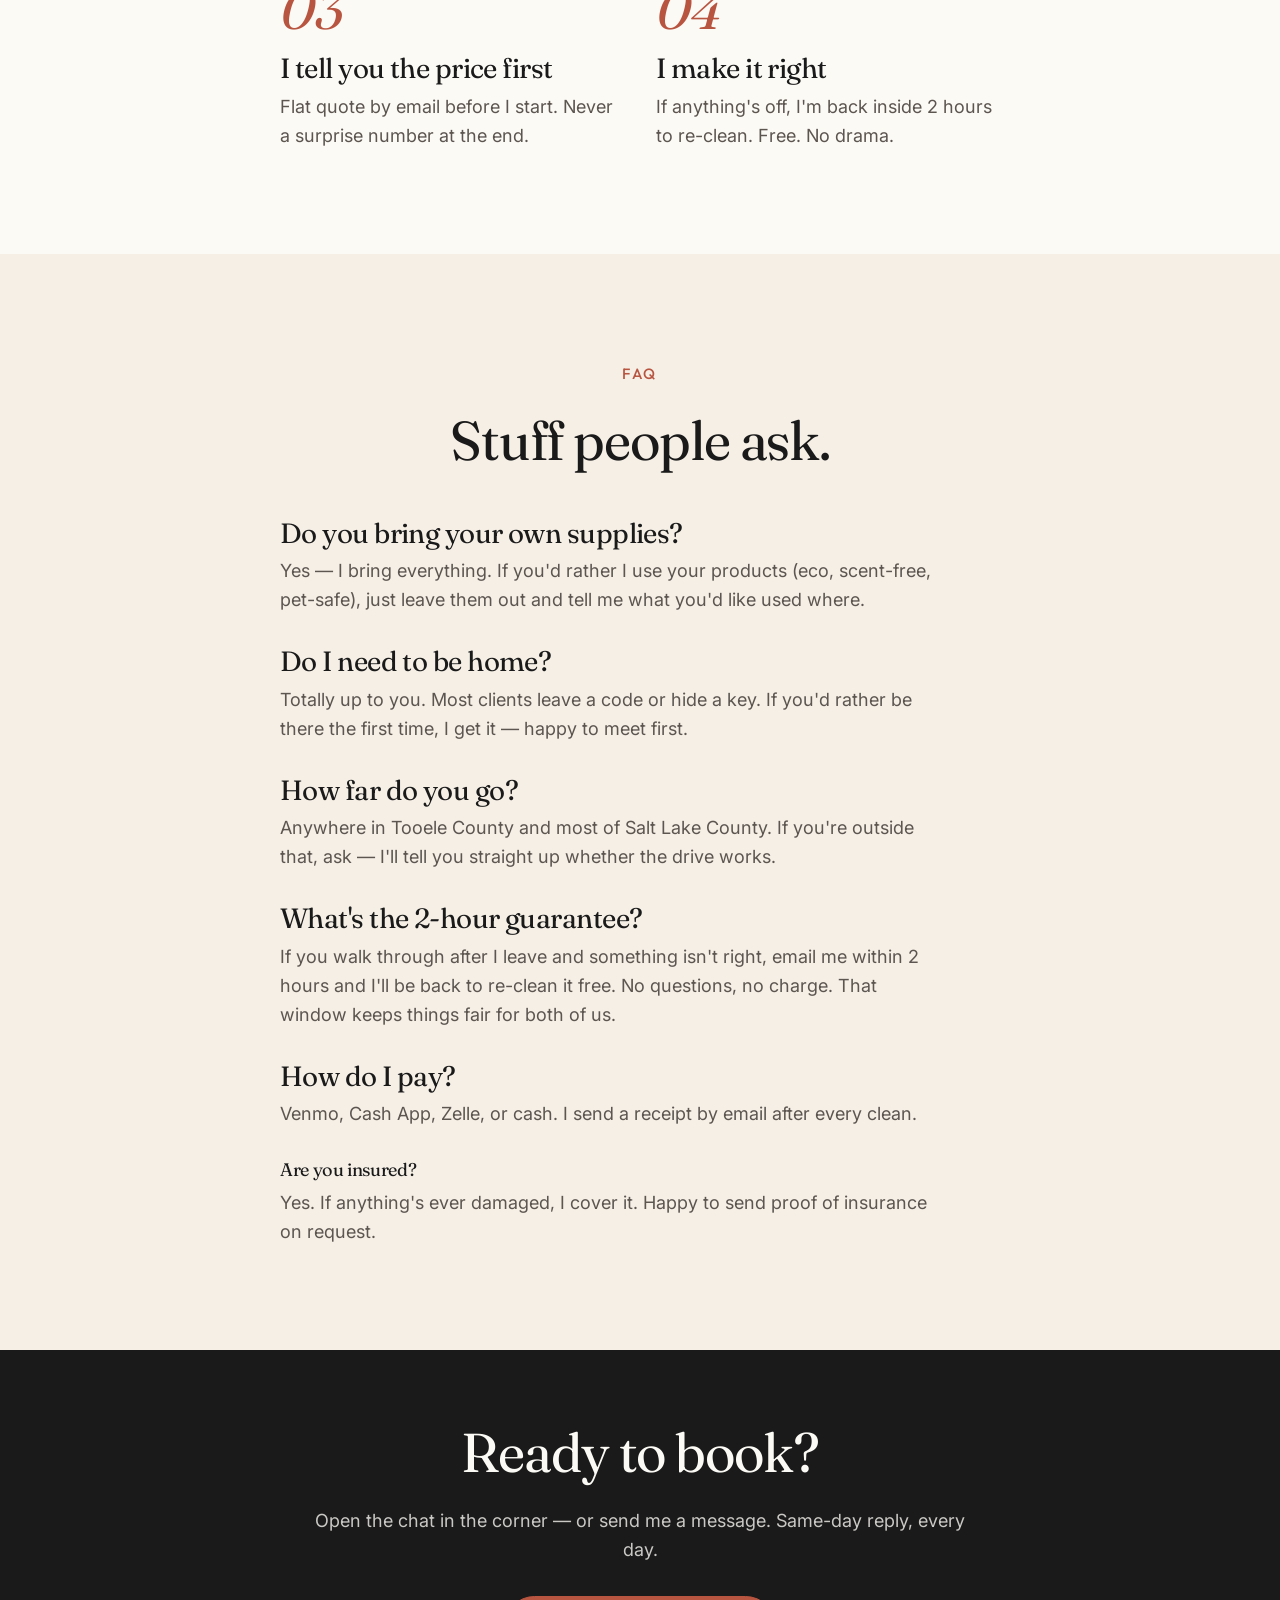
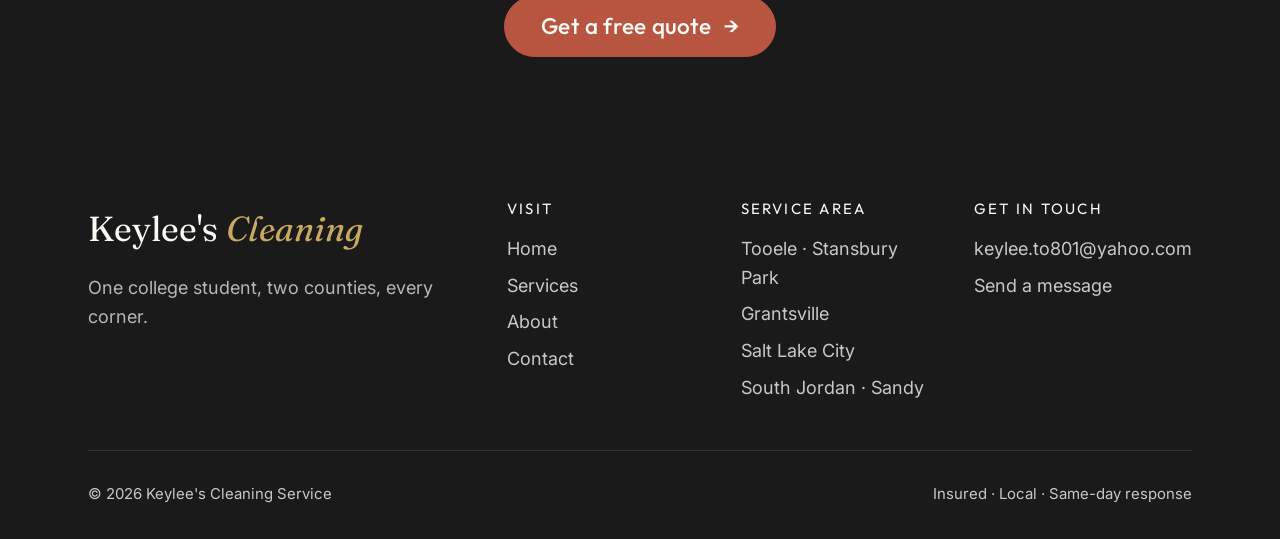
==== commit 14bf07df: "Revise: email-only contact, residential services only - Removed Airbnb turnover service from index +" ====
--- a/about.html
+++ b/about.html
@@ -56,7 +56,7 @@
       <div class="steps">
         <div class="step">
           <h3>I show up on time</h3>
-          <p>If I'm running even five minutes late, I text. Your time matters as much as mine.</p>
+          <p>If I'm running even five minutes late, I let you know. Your time matters as much as mine.</p>
         </div>
         <div class="step">
           <h3>I do the corners</h3>
@@ -64,7 +64,7 @@
         </div>
         <div class="step">
           <h3>I tell you the price first</h3>
-          <p>Flat quote by text before I start. Never a surprise number at the end.</p>
+          <p>Flat quote by email before I start. Never a surprise number at the end.</p>
         </div>
         <div class="step">
           <h3>I make it right</h3>
@@ -93,11 +93,11 @@
         </div>
         <div>
           <h3 style="font-size: var(--step-2); margin-bottom: var(--space-2xs);">What's the 2-hour guarantee?</h3>
-          <p>If you walk through after I leave and something isn't right, text me within 2 hours and I'll be back to re-clean it free. No questions, no charge. That window keeps things fair for both of us.</p>
+          <p>If you walk through after I leave and something isn't right, email me within 2 hours and I'll be back to re-clean it free. No questions, no charge. That window keeps things fair for both of us.</p>
         </div>
         <div>
           <h3 style="font-size: var(--step-2); margin-bottom: var(--space-2xs);">How do I pay?</h3>
-          <p>Venmo, Cash App, Zelle, or cash. I send a receipt by text after every clean.</p>
+          <p>Venmo, Cash App, Zelle, or cash. I send a receipt by email after every clean.</p>
         </div>
         <div>
           <h3 style="font-size: var(--space-2); margin-bottom: var(--space-2xs);">Are you insured?</h3>
@@ -144,17 +144,15 @@
       <button class="chat-panel__close" aria-label="Close chat">×</button>
     </header>
     <div class="chat-panel__body">
-      <div class="chat-bubble">Hey! Drop your info and what you need cleaned — I'll text or email you back <strong>today</strong> with a flat quote.</div>
+      <div class="chat-bubble">Hey! Drop your info and what you need cleaned — I'll email you back <strong>today</strong> with a flat quote.</div>
       <form class="chat-form" novalidate>
         <div class="chat-form__group"><label class="chat-form__label" for="cname">Your name</label><input class="chat-form__input" type="text" id="cname" name="name" autocomplete="name" required></div>
-        <div class="chat-form__group"><label class="chat-form__label" for="cphone">Phone</label><input class="chat-form__input" type="tel" id="cphone" name="phone" autocomplete="tel" required></div>
-        <div class="chat-form__group"><label class="chat-form__label" for="cemail">Email (optional)</label><input class="chat-form__input" type="email" id="cemail" name="email" autocomplete="email"></div>
+        <div class="chat-form__group"><label class="chat-form__label" for="cemail">Email</label><input class="chat-form__input" type="email" id="cemail" name="email" autocomplete="email" required></div>
         <div class="chat-form__group"><label class="chat-form__label" for="cservice">What kind of clean?</label>
           <select class="chat-form__select" id="cservice" name="service" required>
             <option value="Standard clean">Standard clean</option>
             <option value="Deep clean">Deep clean</option>
             <option value="Move-in / move-out">Move-in / move-out</option>
-            <option value="Airbnb turnover">Airbnb turnover</option>
             <option value="Not sure yet">Not sure yet</option>
           </select>
         </div>
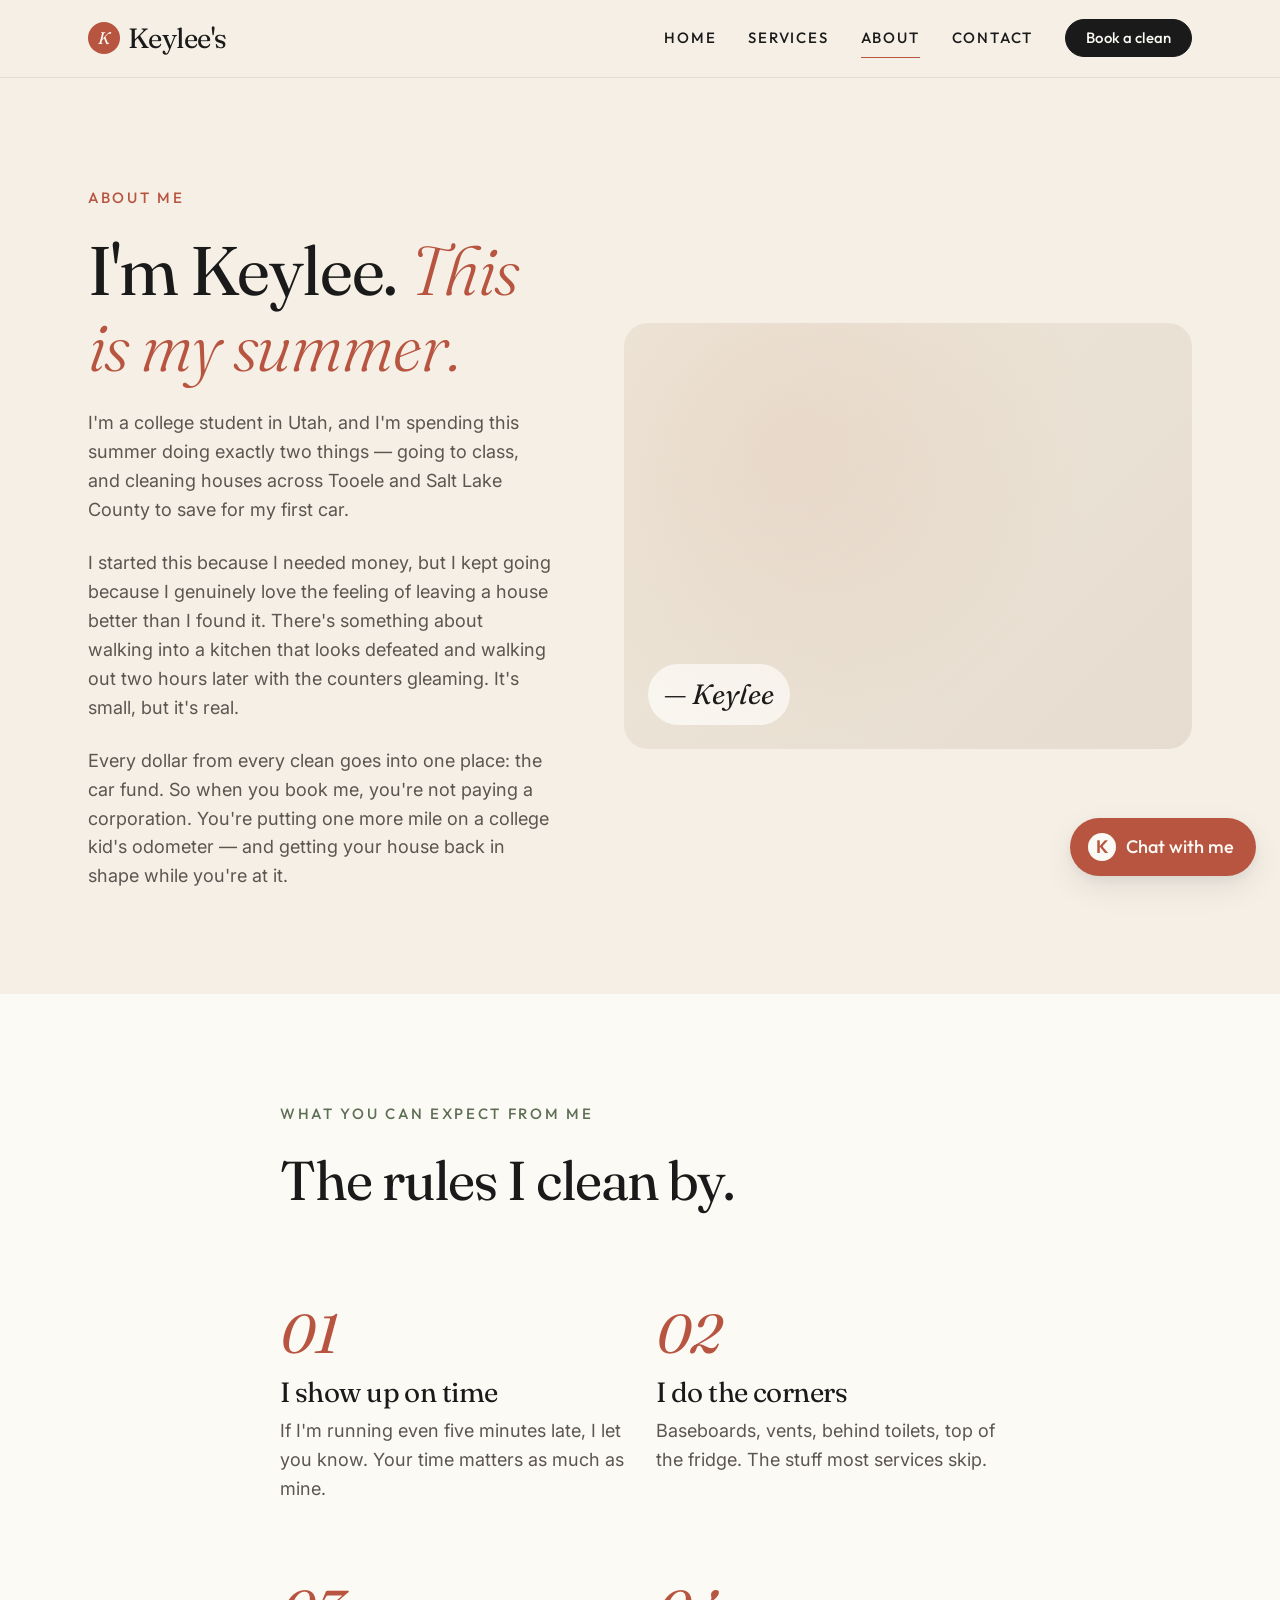
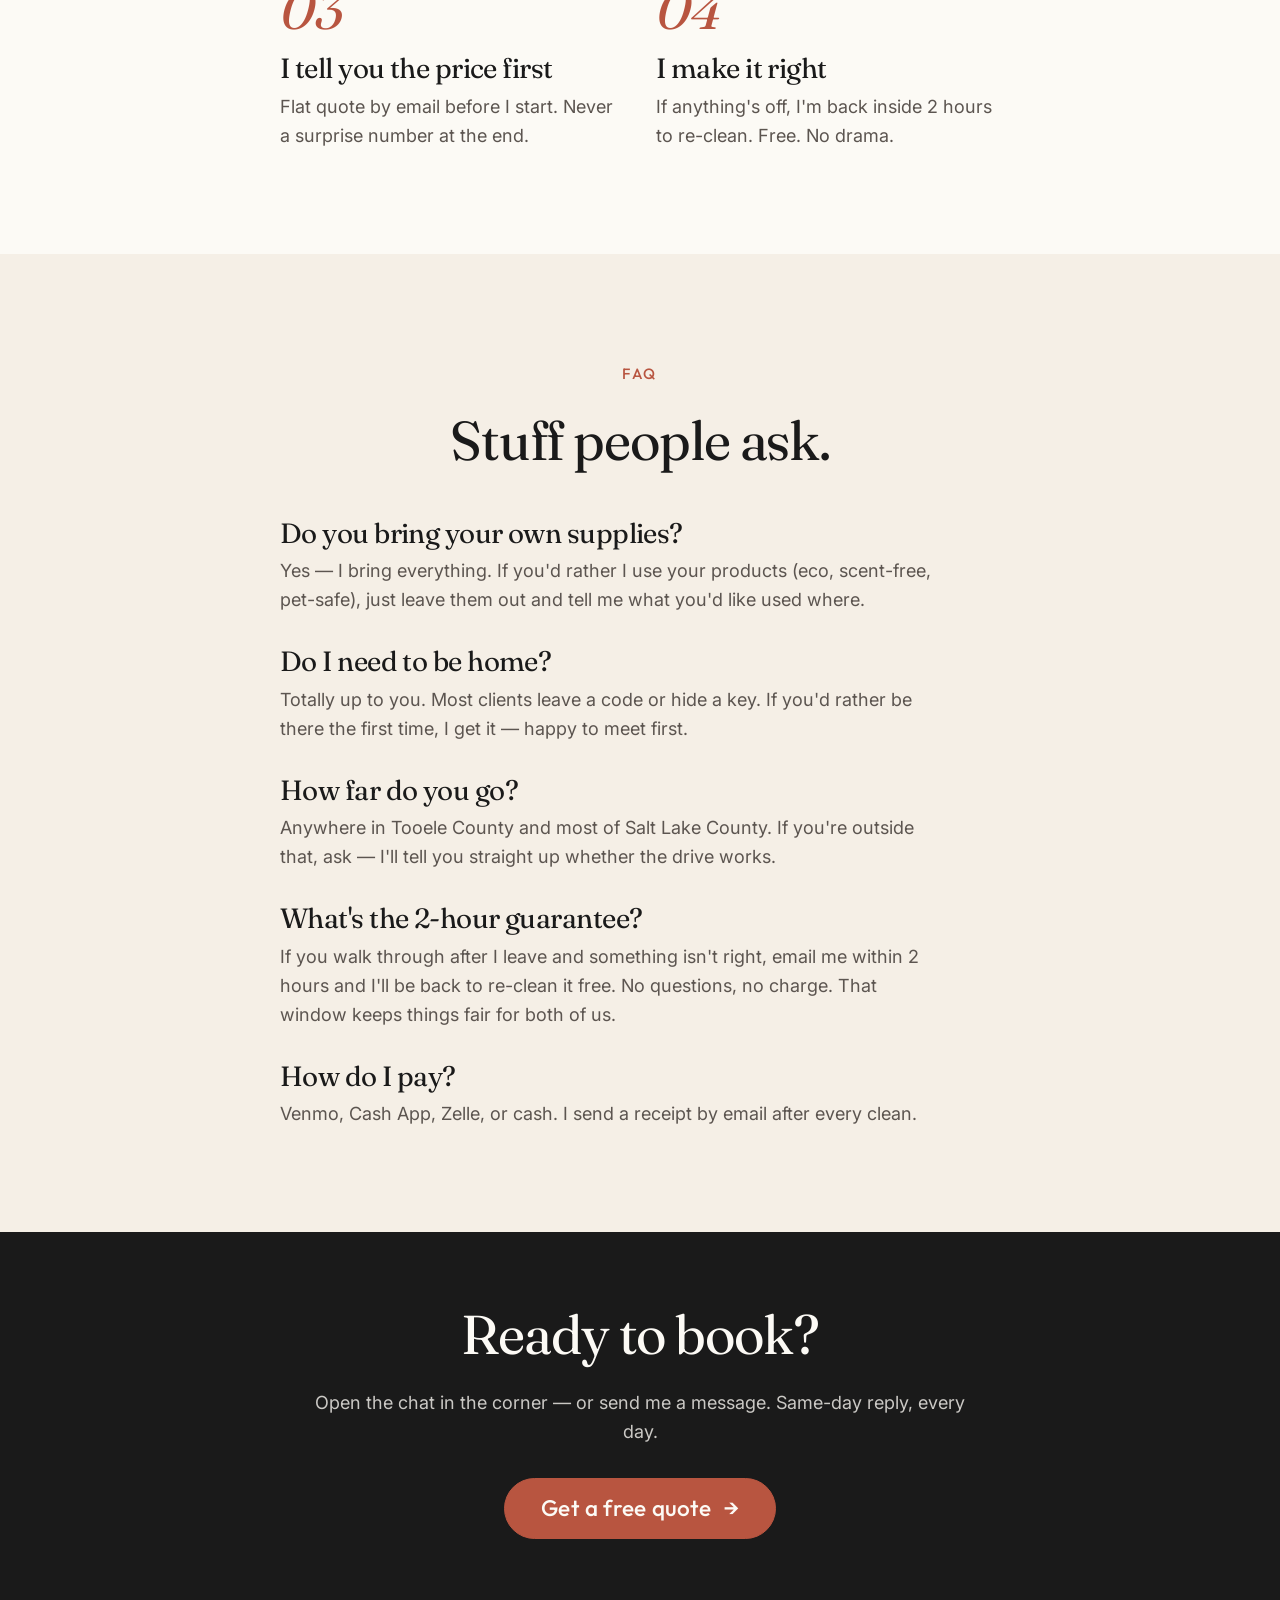
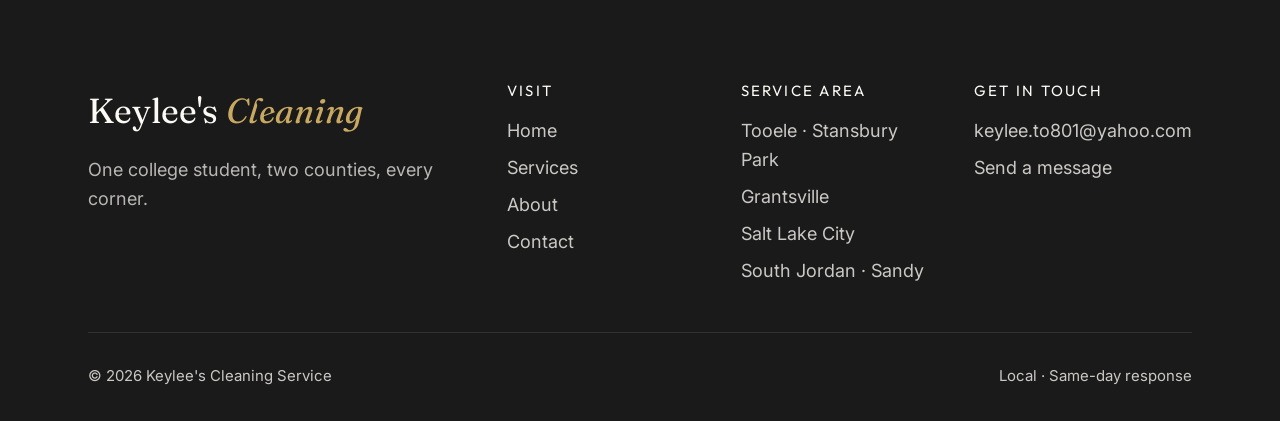
==== commit aea36cd6: "Revise: remove insured/licensed claims, age, update prices - Removed 'Insured & local' hero trust ba" ====
--- a/about.html
+++ b/about.html
@@ -37,7 +37,7 @@
         <div>
           <span class="eyebrow">About me</span>
           <h1 style="margin-bottom: var(--space-m);">I'm Keylee. <em class="display-serif" style="color: var(--accent);">This is my summer.</em></h1>
-          <p style="margin-bottom: var(--space-m);">I'm a college student in Utah, twenty years old, and I'm spending this summer doing exactly two things — going to class, and cleaning houses across Tooele and Salt Lake County to save for my first car.</p>
+          <p style="margin-bottom: var(--space-m);">I'm a college student in Utah, and I'm spending this summer doing exactly two things — going to class, and cleaning houses across Tooele and Salt Lake County to save for my first car.</p>
           <p style="margin-bottom: var(--space-m);">I started this because I needed money, but I kept going because I genuinely love the feeling of leaving a house better than I found it. There's something about walking into a kitchen that looks defeated and walking out two hours later with the counters gleaming. It's small, but it's real.</p>
           <p>Every dollar from every clean goes into one place: the car fund. So when you book me, you're not paying a corporation. You're putting one more mile on a college kid's odometer — and getting your house back in shape while you're at it.</p>
         </div>
@@ -99,10 +99,6 @@
           <h3 style="font-size: var(--step-2); margin-bottom: var(--space-2xs);">How do I pay?</h3>
           <p>Venmo, Cash App, Zelle, or cash. I send a receipt by email after every clean.</p>
         </div>
-        <div>
-          <h3 style="font-size: var(--space-2); margin-bottom: var(--space-2xs);">Are you insured?</h3>
-          <p>Yes. If anything's ever damaged, I cover it. Happy to send proof of insurance on request.</p>
-        </div>
       </div>
     </div>
   </section>
@@ -128,7 +124,7 @@
       </div>
       <div class="footer__bottom">
         <span>© 2026 Keylee's Cleaning Service</span>
-        <span>Insured · Local · Same-day response</span>
+        <span>Local · Same-day response</span>
       </div>
     </div>
   </footer>
